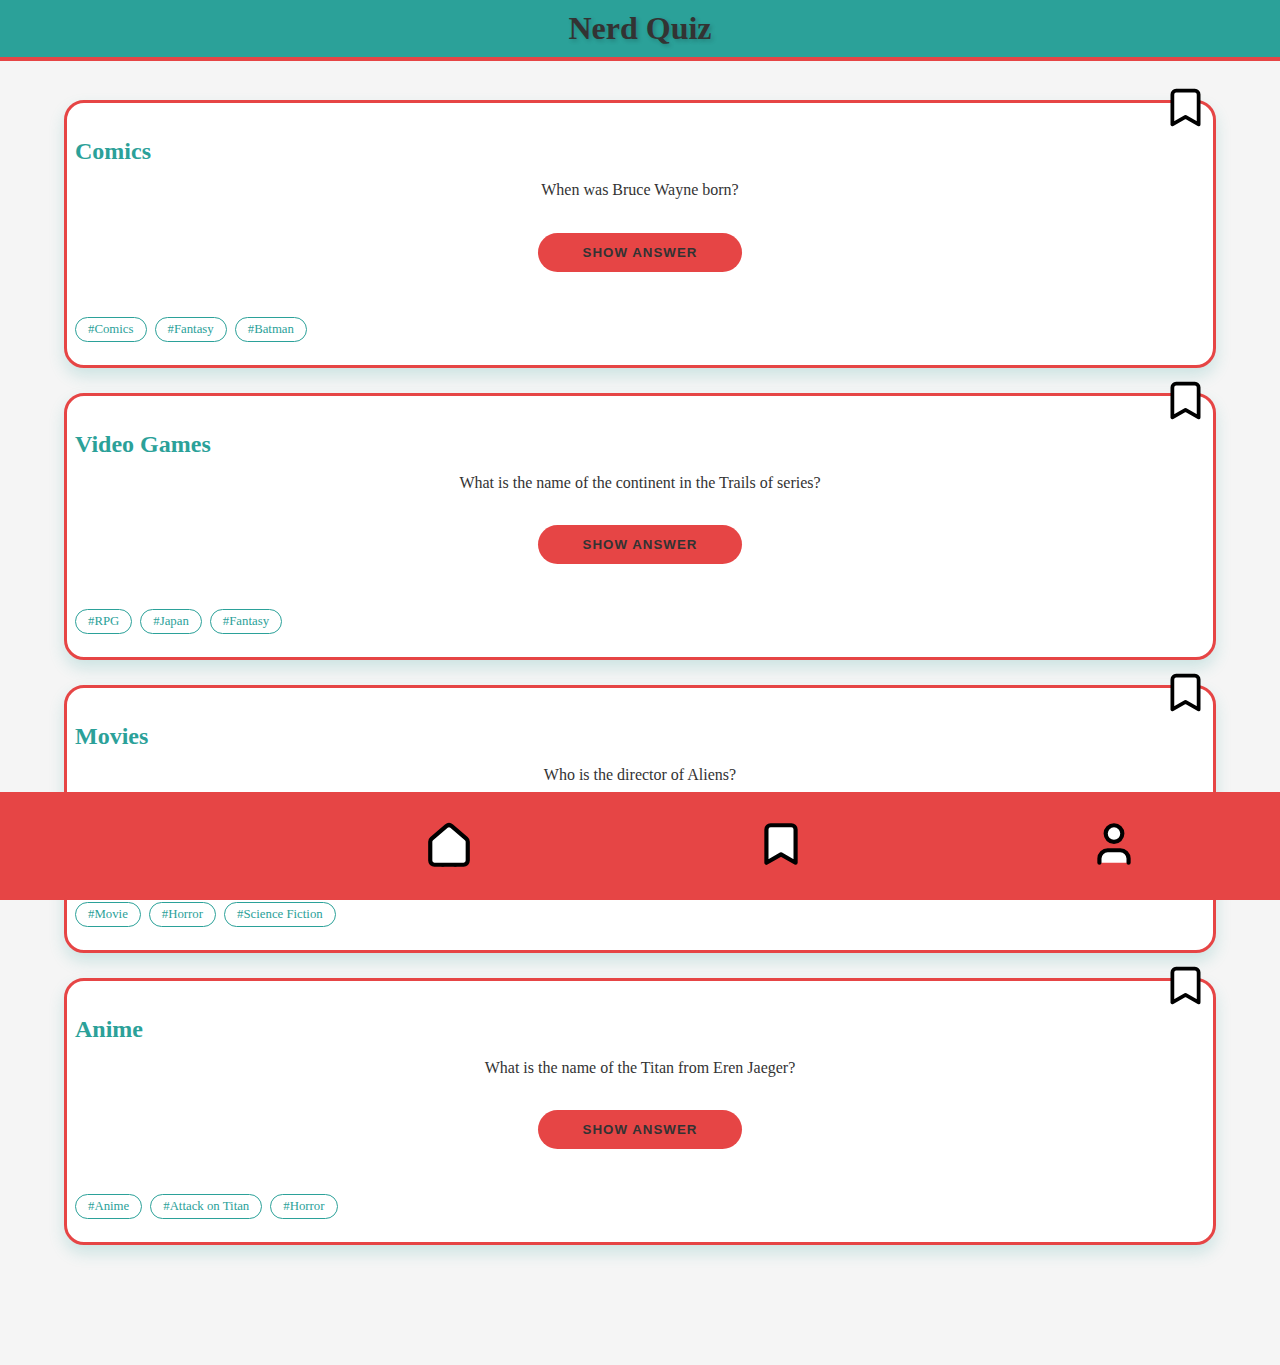
==== index.html @ ce6ae95f "change href for a tag" ====
<!DOCTYPE html>
<html lang="en">
  <head>
    <meta charset="UTF-8" />
    <meta name="viewport" content="width=device-width, initial-scale=1.0" />
    <title>Home</title>
    <link rel="stylesheet" href="styles.css" />
  </head>
  <body>
    <header>
      <h1>Nerd Quiz</h1>
    </header>
    <main class="content">
      <article class="card">
        <img class="bookmark" src="assets/bookmark.svg" alt="bookmark" />
        <h2 class="card-headline">Comics</h2>
        <div class="card-content">
          <p class="card-text">When was Bruce Wayne born?</p>
          <button class="answer-button">Show Answer</button>
          <p class="answer-text" hidden>February 19th 1939</p>
        </div>
        <div>
          <ul class="tags">
            <li class="item">#Comics</li>
            <li class="item">#Fantasy</li>
            <li class="item">#Batman</li>
          </ul>
        </div>
      </article>

      <article class="card">
        <img class="bookmark" src="assets/bookmark.svg" alt="bookmark" />
        <h2 class="card-headline">Video Games</h2>
        <div class="card-content">
          <p class="card-text">
            What is the name of the continent in the Trails of series?
          </p>
          <button class="answer-button">Show Answer</button>
          <p class="answer-text" hidden>Zemuria</p>
        </div>
        <div>
          <ul class="tags">
            <li class="item">#RPG</li>
            <li class="item">#Japan</li>
            <li class="item">#Fantasy</li>
          </ul>
        </div>
      </article>

      <article class="card">
        <img class="bookmark" src="assets/bookmark.svg" alt="bookmark" />
        <h2 class="card-headline">Movies</h2>
        <div class="card-content">
          <p class="card-text">Who is the director of Aliens?</p>
          <button class="answer-button">Show Answer</button>
          <p class="answer-text" hidden>James Cameron</p>
        </div>
        <div>
          <ul class="tags">
            <li class="item">#Movie</li>
            <li class="item">#Horror</li>
            <li class="item">#Science Fiction</li>
          </ul>
        </div>
      </article>

      <article class="card">
        <img class="bookmark" src="assets/bookmark.svg" alt="bookmark" />
        <h2 class="card-headline">Anime</h2>
        <div class="card-content">
          <p class="card-text">
            What is the name of the Titan from Eren Jaeger?
          </p>
          <button class="answer-button">Show Answer</button>
          <p class="answer-text" hidden>Attack Titan</p>
        </div>
        <div>
          <ul class="tags">
            <li class="item">#Anime</li>
            <li class="item">#Attack on Titan</li>
            <li class="item">#Horror</li>
          </ul>
        </div>
      </article>
    </main>
    <footer>
      <nav class="navbar">
        <a href="index.html"></a>
          <img class="test" src="assets/house.svg" alt="home" />
        </a>
        <a href="bookmark.html">
          <img class="test" src="assets/bookmark.svg" alt="bookmark" />
        </a>
        <a href=""><img class="test" src="assets/user.svg" alt="profile" /></a>
      </nav>
    </footer>
  </body>
</html>
---- styles.css ----
@import url("global.css");

.content {
  width: 90%;
  margin: 0 auto;
  padding: 40px 0;
  display: flex;
  flex-direction: column;
  align-items: center;
  gap: 25px;
}

.card {
  width: 100%;
  position: relative;
  background-color: var(--card-background);
  border: 3px solid var(--secondary-color);
  border-radius: 20px;
  box-shadow: 0 8px 16px var(--box-shadow);
}

.bookmark {
  position: absolute;
  top: -18px;
  right: 5px;
  width: 45px;
  height: auto;
}

.card-content {
  display: flex;
  flex-direction: column;
  align-items: center;
}

.card-headline {
  margin: 35px 145px 0 8px;
  color: var(--primary-color);
  font-weight: bold;
}

.card-text {
  margin: 12px 30px 30px;
  color: var(--text-color);
  line-height: 1.6;
}

.answer-button {
  padding: 12px 45px;
  background-color: var(--secondary-color);
  color: var(--text-color);
  border: none;
  border-radius: 25px;
  font-weight: bold;
  text-transform: uppercase;
  letter-spacing: 1px;
}

.answer-text {
  margin-top: 40px;
  color: var(--text-color);
}

.tags {
  list-style: none;
  display: flex;
  flex-wrap: wrap;
  gap: 8px;
  margin: 25px 0 15px;
  padding: 8px;
}

.item {
  padding: 4px 12px;
  margin-top: 12px;
  border: 1px solid var(--primary-color);
  border-radius: 20px;
  background-color: transparent;
  color: var(--primary-color);
  font-size: 0.8em;
}

.navbar {
  position: fixed;
  bottom: 0;
  width: 100%;
  height: 12%;
  display: flex;
  align-items: center;
  justify-content: space-around;
  background-color: var(--secondary-color);
}

.test {
  width: 50px;
}
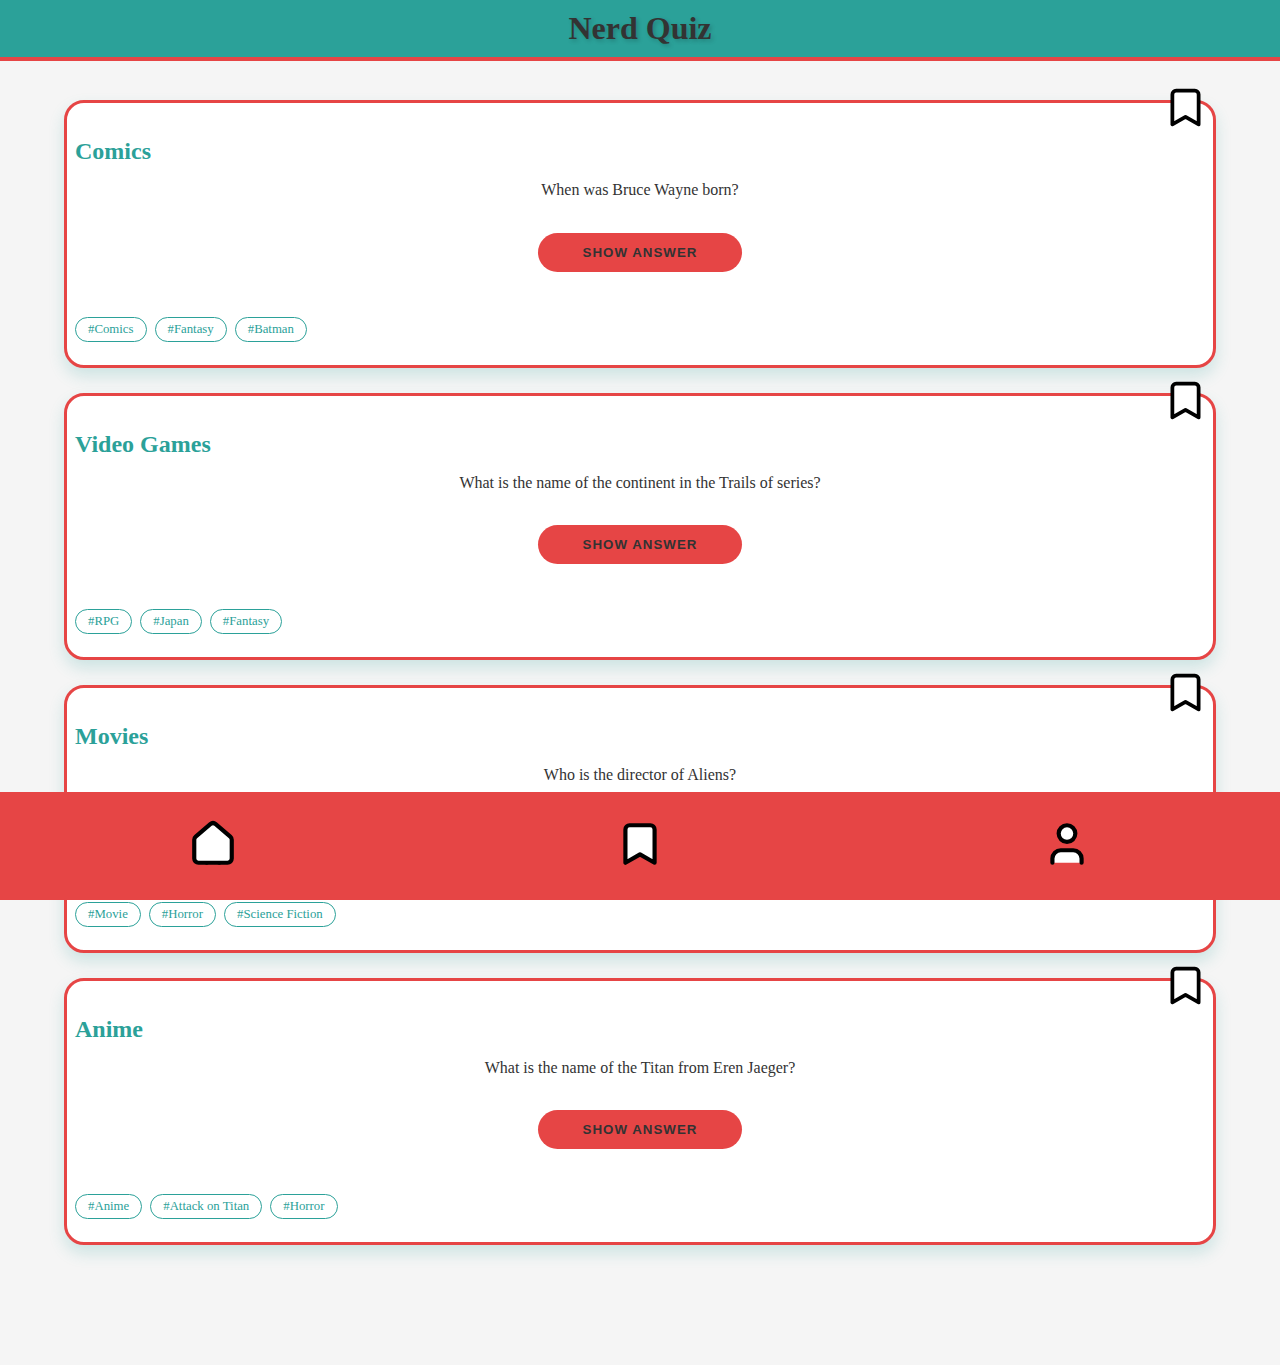
==== commit e36c42aa: "fix navbar" ====
--- a/index.html
+++ b/index.html
@@ -85,7 +85,7 @@
     </main>
     <footer>
       <nav class="navbar">
-        <a href="index.html"></a>
+        <a href="index.html">
           <img class="test" src="assets/house.svg" alt="home" />
         </a>
         <a href="bookmark.html">
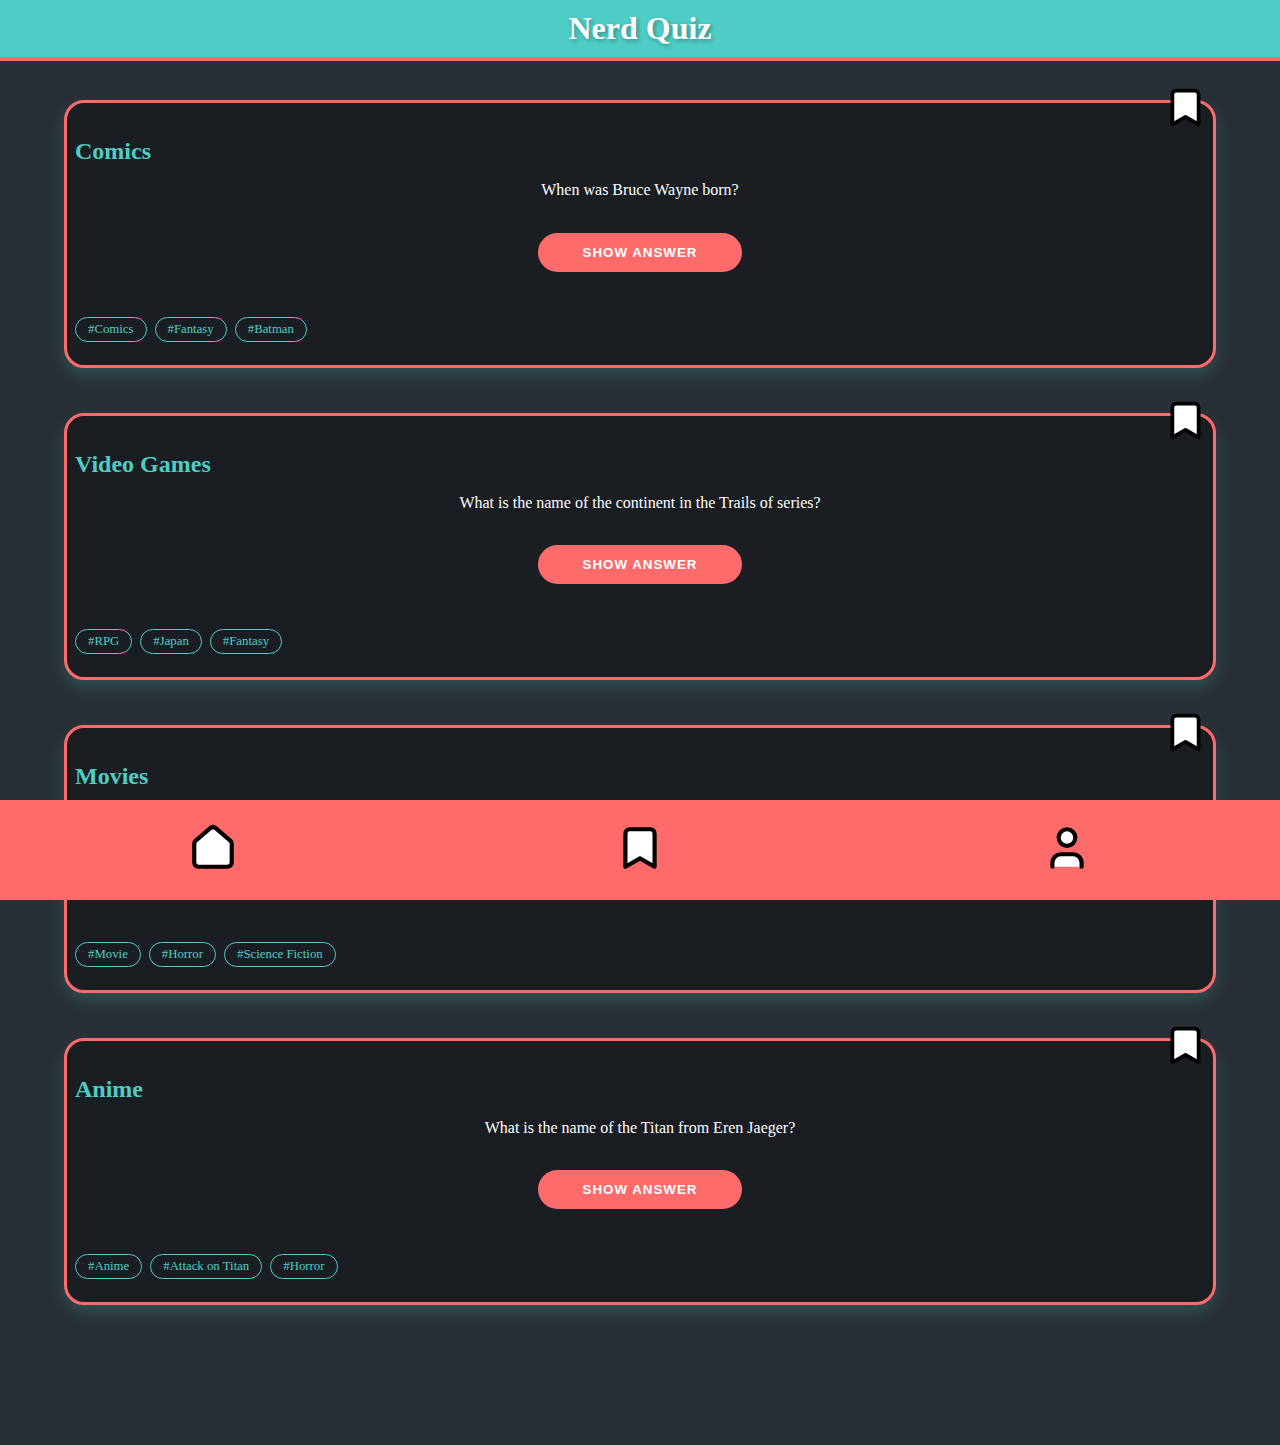
==== commit 53004262: "add profile.html, add content, adjust content and css" ====
--- a/index.html
+++ b/index.html
@@ -86,12 +86,14 @@
     <footer>
       <nav class="navbar">
         <a href="index.html">
-          <img class="test" src="assets/house.svg" alt="home" />
+          <img class="navbar-icon" src="assets/house.svg" alt="home" />
         </a>
         <a href="bookmark.html">
-          <img class="test" src="assets/bookmark.svg" alt="bookmark" />
+          <img class="navbar-icon" src="assets/bookmark.svg" alt="bookmark" />
         </a>
-        <a href=""><img class="test" src="assets/user.svg" alt="profile" /></a>
+        <a href="profile.html">
+          <img class="navbar-icon" src="assets/user.svg" alt="profile" />
+        </a>
       </nav>
     </footer>
   </body>
--- a/styles.css
+++ b/styles.css
@@ -13,6 +13,7 @@
 .card {
   width: 100%;
   position: relative;
+  margin-bottom: 20px;
   background-color: var(--card-background);
   border: 3px solid var(--secondary-color);
   border-radius: 20px;
@@ -84,13 +85,32 @@
   position: fixed;
   bottom: 0;
   width: 100%;
-  height: 12%;
+  height: 100px;
   display: flex;
   align-items: center;
   justify-content: space-around;
   background-color: var(--secondary-color);
 }
 
-.test {
+.navbar-icon {
   width: 50px;
 }
+
+.user {
+  display: flex;
+  justify-content: center;
+  align-items: center;
+  gap: 10%;
+}
+
+.user-headline {
+  color: var(--primary-color);
+  font-weight: bold;
+}
+
+.user-image {
+  vertical-align: middle;
+  border-radius: 50%;
+  border: 2px solid var(--primary-color);
+  margin: auto 0;
+}
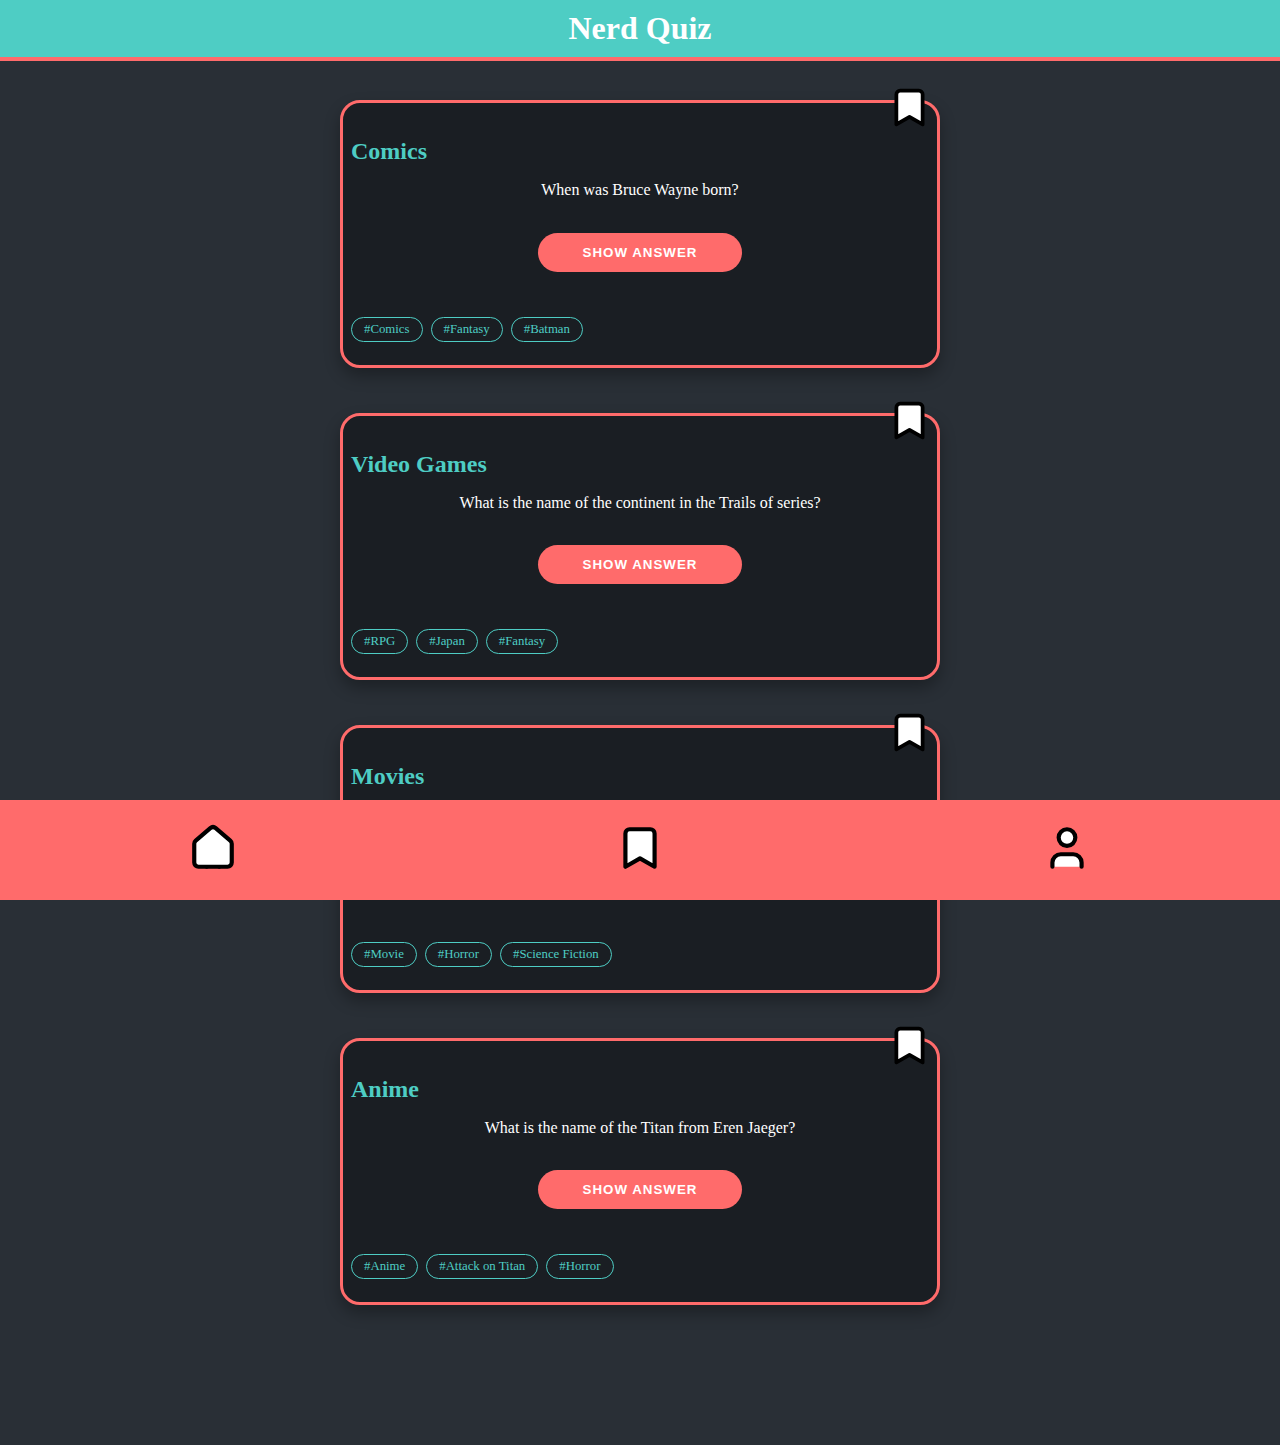
==== commit a4a9f89e: "add script.js, add toggel for answer button" ====
--- a/index.html
+++ b/index.html
@@ -5,6 +5,7 @@
     <meta name="viewport" content="width=device-width, initial-scale=1.0" />
     <title>Home</title>
     <link rel="stylesheet" href="styles.css" />
+    <script src="script.js" defer></script>
   </head>
   <body>
     <header>
@@ -16,8 +17,12 @@
         <h2 class="card-headline">Comics</h2>
         <div class="card-content">
           <p class="card-text">When was Bruce Wayne born?</p>
-          <button class="answer-button">Show Answer</button>
-          <p class="answer-text" hidden>February 19th 1939</p>
+          <button class="answer-button" data-js="answer-button" type="button">
+            Show Answer
+          </button>
+          <p class="answer-text" data-js="answer-text" hidden>
+            February 19th 1939
+          </p>
         </div>
         <div>
           <ul class="tags">
@@ -35,8 +40,10 @@
           <p class="card-text">
             What is the name of the continent in the Trails of series?
           </p>
-          <button class="answer-button">Show Answer</button>
-          <p class="answer-text" hidden>Zemuria</p>
+          <button class="answer-button" data-js="answer-button" type="button">
+            Show Answer
+          </button>
+          <p class="answer-text" data-js="answer-text" hidden>Zemuria</p>
         </div>
         <div>
           <ul class="tags">
--- a/styles.css
+++ b/styles.css
@@ -1,116 +1,8 @@
 @import url("global.css");
-
-.content {
-  width: 90%;
-  margin: 0 auto;
-  padding: 40px 0;
-  display: flex;
-  flex-direction: column;
-  align-items: center;
-  gap: 25px;
-}
-
-.card {
-  width: 100%;
-  position: relative;
-  margin-bottom: 20px;
-  background-color: var(--card-background);
-  border: 3px solid var(--secondary-color);
-  border-radius: 20px;
-  box-shadow: 0 8px 16px var(--box-shadow);
-}
-
-.bookmark {
-  position: absolute;
-  top: -18px;
-  right: 5px;
-  width: 45px;
-  height: auto;
-}
-
-.card-content {
-  display: flex;
-  flex-direction: column;
-  align-items: center;
-}
-
-.card-headline {
-  margin: 35px 145px 0 8px;
-  color: var(--primary-color);
-  font-weight: bold;
-}
-
-.card-text {
-  margin: 12px 30px 30px;
-  color: var(--text-color);
-  line-height: 1.6;
-}
-
-.answer-button {
-  padding: 12px 45px;
-  background-color: var(--secondary-color);
-  color: var(--text-color);
-  border: none;
-  border-radius: 25px;
-  font-weight: bold;
-  text-transform: uppercase;
-  letter-spacing: 1px;
-}
-
-.answer-text {
-  margin-top: 40px;
-  color: var(--text-color);
-}
-
-.tags {
-  list-style: none;
-  display: flex;
-  flex-wrap: wrap;
-  gap: 8px;
-  margin: 25px 0 15px;
-  padding: 8px;
-}
-
-.item {
-  padding: 4px 12px;
-  margin-top: 12px;
-  border: 1px solid var(--primary-color);
-  border-radius: 20px;
-  background-color: transparent;
-  color: var(--primary-color);
-  font-size: 0.8em;
-}
-
-.navbar {
-  position: fixed;
-  bottom: 0;
-  width: 100%;
-  height: 100px;
-  display: flex;
-  align-items: center;
-  justify-content: space-around;
-  background-color: var(--secondary-color);
-}
-
-.navbar-icon {
-  width: 50px;
-}
-
-.user {
-  display: flex;
-  justify-content: center;
-  align-items: center;
-  gap: 10%;
-}
-
-.user-headline {
-  color: var(--primary-color);
-  font-weight: bold;
-}
-
-.user-image {
-  vertical-align: middle;
-  border-radius: 50%;
-  border: 2px solid var(--primary-color);
-  margin: auto 0;
-}
+@import url("components/card.css");
+@import url("components/button.css");
+@import url("components/tags.css");
+@import url("components/navbar.css");
+@import url("components/user-profile.css");
+@import url("components/counter.css");
+@import url("components/theme-switch.css");
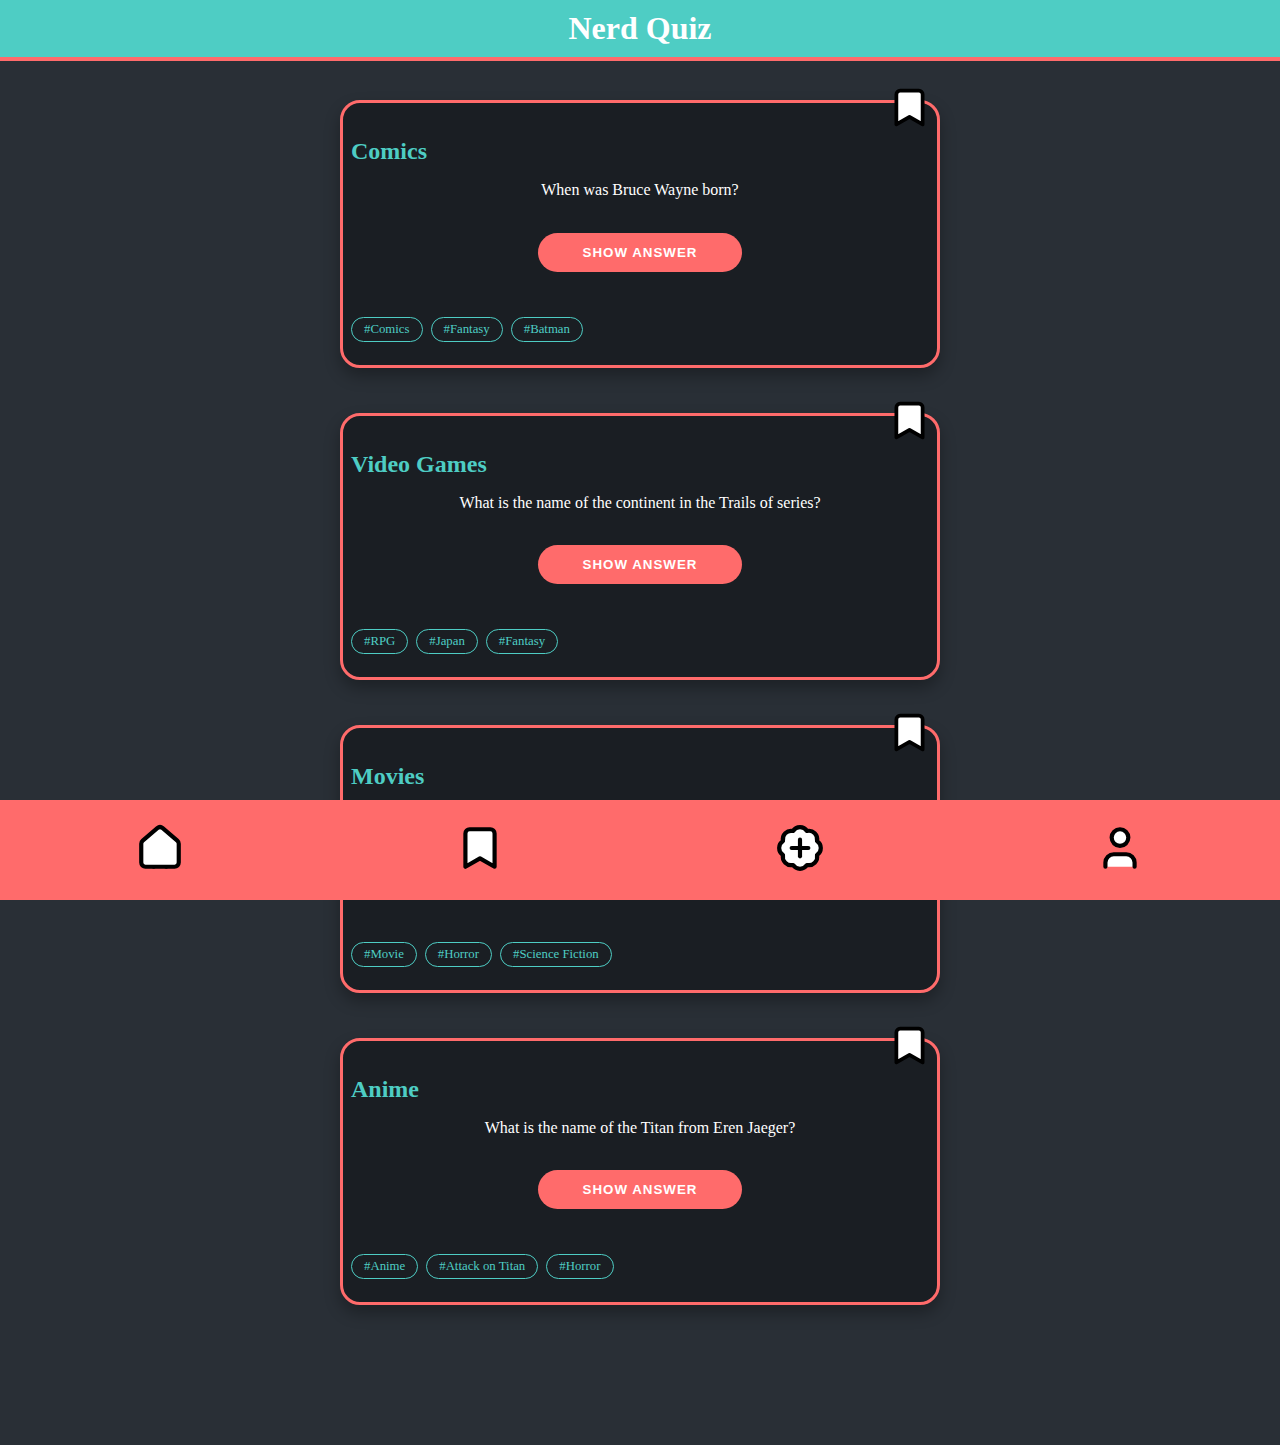
==== commit 361bf096: "add question-page" ====
--- a/index.html
+++ b/index.html
@@ -13,7 +13,12 @@
     </header>
     <main class="content">
       <article class="card">
-        <img class="bookmark" src="assets/bookmark.svg" alt="bookmark" />
+        <img
+          class="bookmark"
+          src="assets/bookmark.svg"
+          alt="bookmark"
+          data-js="bookmark-button"
+        />
         <h2 class="card-headline">Comics</h2>
         <div class="card-content">
           <p class="card-text">When was Bruce Wayne born?</p>
@@ -34,16 +39,19 @@
       </article>
 
       <article class="card">
-        <img class="bookmark" src="assets/bookmark.svg" alt="bookmark" />
+        <img
+          class="bookmark"
+          src="assets/bookmark.svg"
+          alt="bookmark"
+          data-js="bookmark-button"
+        />
         <h2 class="card-headline">Video Games</h2>
         <div class="card-content">
           <p class="card-text">
             What is the name of the continent in the Trails of series?
           </p>
-          <button class="answer-button" data-js="answer-button" type="button">
-            Show Answer
-          </button>
-          <p class="answer-text" data-js="answer-text" hidden>Zemuria</p>
+          <button class="answer-button">Show Answer</button>
+          <p class="answer-text" hidden>Zemuria</p>
         </div>
         <div>
           <ul class="tags">
@@ -55,7 +63,12 @@
       </article>
 
       <article class="card">
-        <img class="bookmark" src="assets/bookmark.svg" alt="bookmark" />
+        <img
+          class="bookmark"
+          src="assets/bookmark.svg"
+          alt="bookmark"
+          data-js="bookmark-button"
+        />
         <h2 class="card-headline">Movies</h2>
         <div class="card-content">
           <p class="card-text">Who is the director of Aliens?</p>
@@ -72,7 +85,12 @@
       </article>
 
       <article class="card">
-        <img class="bookmark" src="assets/bookmark.svg" alt="bookmark" />
+        <img
+          class="bookmark"
+          src="assets/bookmark.svg"
+          alt="bookmark"
+          data-js="bookmark-button"
+        />
         <h2 class="card-headline">Anime</h2>
         <div class="card-content">
           <p class="card-text">
@@ -98,6 +116,9 @@
         <a href="bookmark.html">
           <img class="navbar-icon" src="assets/bookmark.svg" alt="bookmark" />
         </a>
+        <a href="question.html">
+          <img class="navbar-icon" src="assets/badge-plus.svg" alt="question" />
+        </a>
         <a href="profile.html">
           <img class="navbar-icon" src="assets/user.svg" alt="profile" />
         </a>
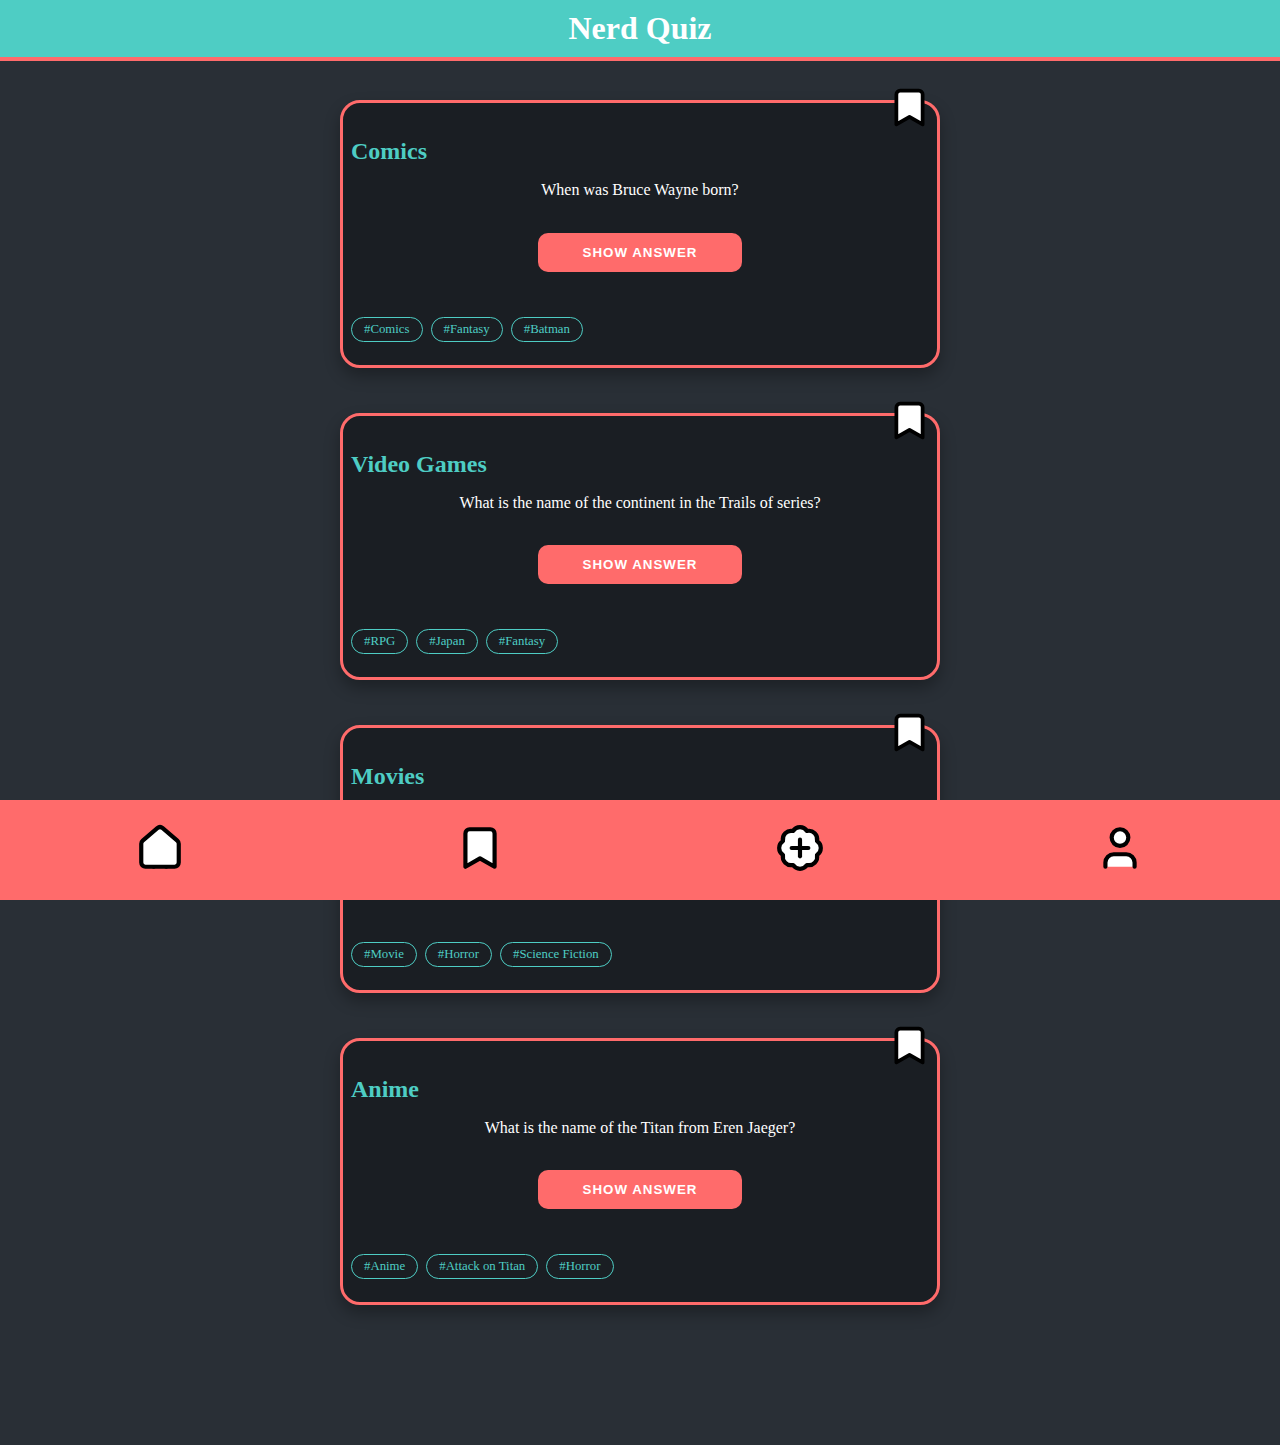
==== commit e833bb5f: "rename form.html" ====
--- a/index.html
+++ b/index.html
@@ -116,7 +116,7 @@
         <a href="bookmark.html">
           <img class="navbar-icon" src="assets/bookmark.svg" alt="bookmark" />
         </a>
-        <a href="question.html">
+        <a href="form.html">
           <img class="navbar-icon" src="assets/badge-plus.svg" alt="question" />
         </a>
         <a href="profile.html">
--- a/styles.css
+++ b/styles.css
@@ -6,3 +6,51 @@
 @import url("components/user-profile.css");
 @import url("components/counter.css");
 @import url("components/theme-switch.css");
+
+.question-form {
+  display: flex;
+  flex-direction: column;
+  gap: 8px;
+  width: 90%;
+  margin: 0px auto;
+}
+
+.title-input,
+.question-input,
+.answer-input,
+.tags-input,
+.question-button {
+  width: 80%;
+  max-width: 400px;
+  background-color: var(--secondary-color);
+  border: 3px solid var(--primary-color);
+  border-radius: 10px;
+  margin: 0 auto 10px auto;
+  padding: 8px 16px;
+  font-size: larger;
+  transition: all 0.3s ease;
+  color: var(--text-color);
+}
+
+.question-input,
+.answer-input {
+  height: 100px;
+}
+
+.question-button {
+  width: 50%;
+  display: block;
+  margin: 25px auto;
+  font-size: larger;
+  font-weight: bold;
+}
+
+.question-form label {
+  color: var(--primary-color);
+  font-weight: bold;
+  width: 80%;
+  max-width: 400px;
+  margin: 20px auto 4px auto;
+  font-size: 1.5em;
+  transition: color 0.3s ease;
+}
